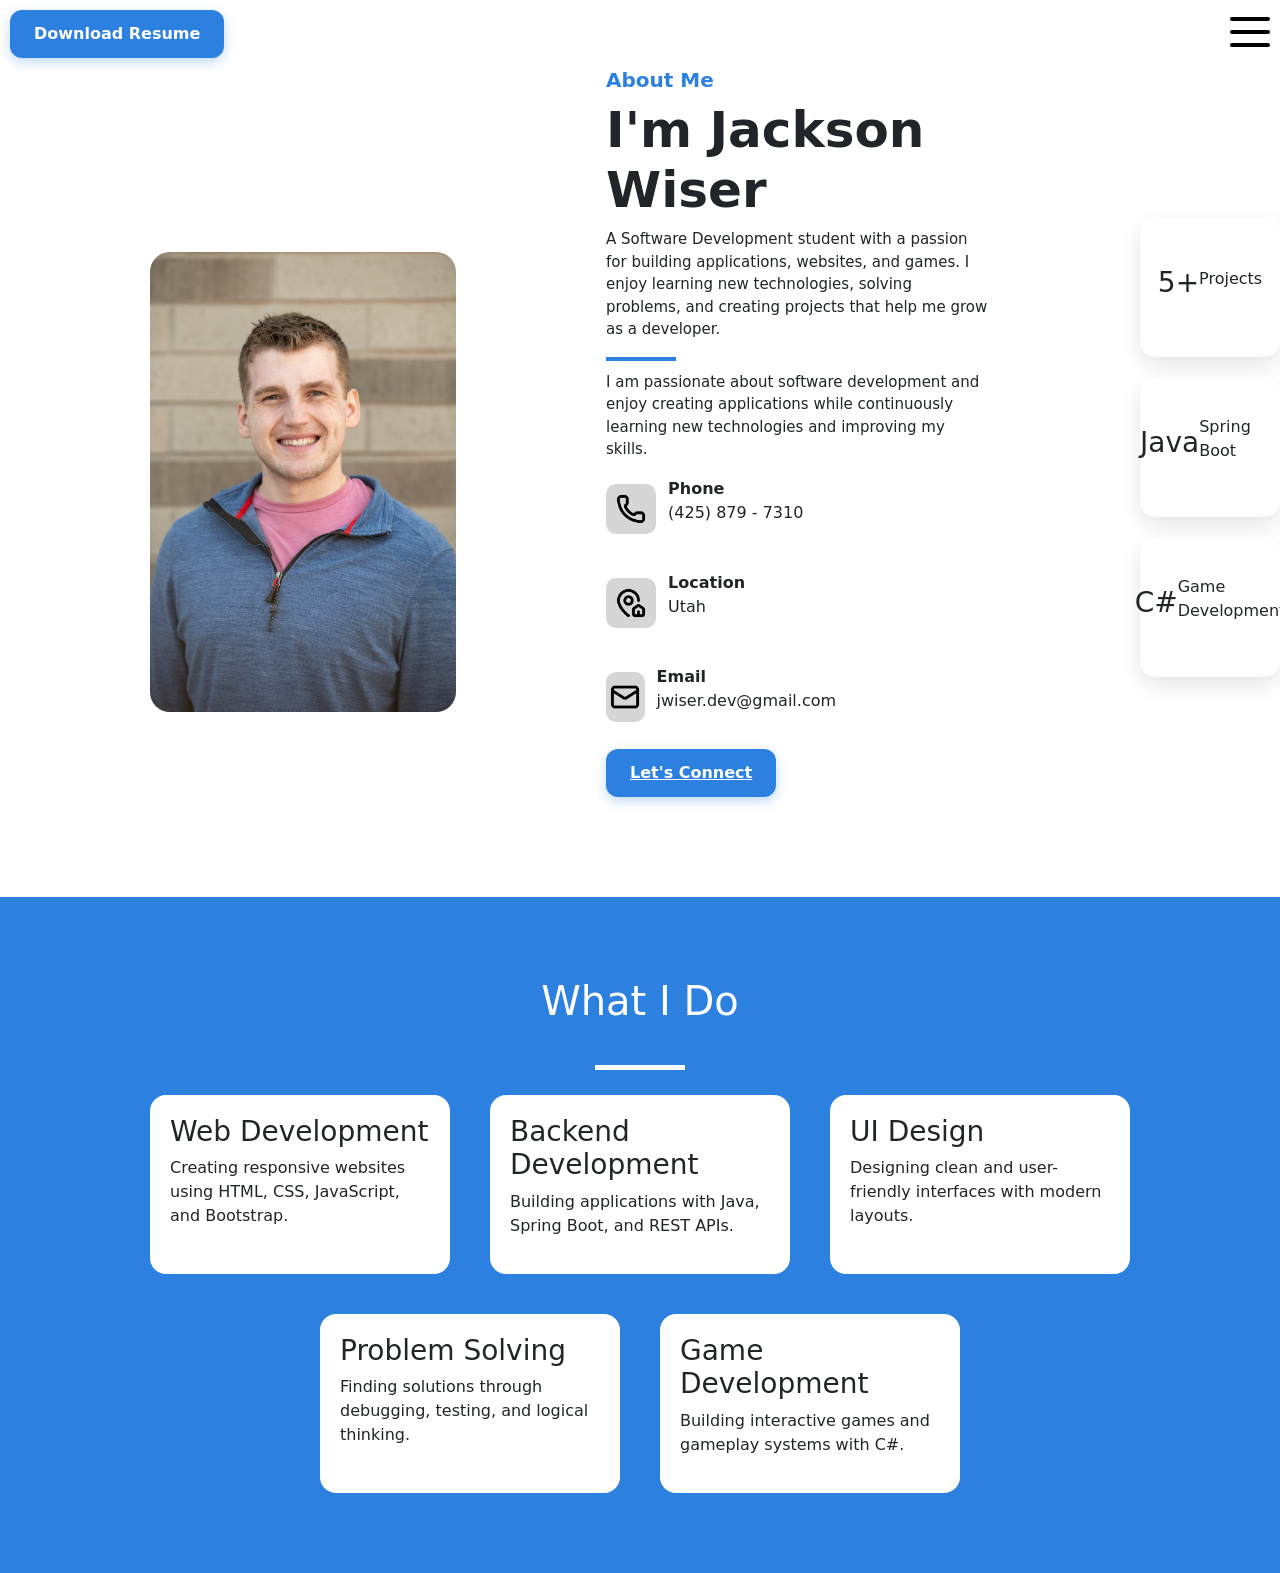
==== about-page.html @ 8818ac75 "Fixed css paths" ====
<!DOCTYPE html>
<html lang="en">

<head>
    <meta charset="UTF-8">
    <meta name="viewport" content="width=device-width, initial-scale=1.0">
    <title>About</title>

    <!-- Bootstrap CSS -->
    <link href="https://cdn.jsdelivr.net/npm/bootstrap@5.3.3/dist/css/bootstrap.min.css" rel="stylesheet">

    <!-- Custom CSS -->
    <link rel="stylesheet" href="AboutPageCSS/body-content.css">
    <link rel="stylesheet" href="AboutPageCSS/bars.css">
    <link rel="stylesheet" href="AboutPageCSS/buttons.css">
    <link rel="stylesheet" href="AboutPageCSS/images.css">
    <link rel="stylesheet" href="AboutPageCSS/bars-responsive.css">
    <link rel="stylesheet" href="AboutPageCSS/images-responsive.css">
    <link rel="stylesheet" href="AboutPageCSS/body-content-responsive.css">
</head>

<body>

    <!-- Top Navigation Bar -->
    <div class="top-bar-nav">
        <button class="download-resume">Download Resume</button>

        <label for="burger" class="burger">
            <input id="burger" type="checkbox">
            <span></span>
            <span></span>
            <span></span>
        </label>
    </div>

    <!-- Mobile Navigation Menu -->
    <div class="mobile-menu">
        <a href="home-page.html">Home</a>
        <a href="about-page.html">About</a>
        <a href="#">Projects</a>
        <a href="contact-page.html">Contact</a>
    </div>

    <!-- About Me Section -->
    <div class="text-and-image-container">

        <!-- Profile Image -->
        <img src="images/SelfImage (2).jpeg" class="self-image">

        <!-- About Text Content -->
        <div class="text-content">

            <h1 style="font-size: 20px; font-weight: bold; color: rgb(44, 128, 224)">
                About Me
            </h1>

            <h2 style="font-size: 50px; font-weight: bold;">
                I'm Jackson Wiser
            </h2>

            <p class="self-description-one">
                A Software Development student with a passion for building
                applications, websites, and games. I enjoy learning new
                technologies, solving problems, and creating projects that
                help me grow as a developer.
            </p>

            <div class="underline"></div>

            <p style="margin-top: 10px;" class="self-description-two">
                I am passionate about software development and enjoy creating
                applications while continuously learning new technologies and
                improving my skills.
            </p>

            <!-- Contact Info Blocks -->
            <div class="block-container">

                <div class="block-one-container">
                    <div class="block">
                        <img src="images/phoneicon.png" class="icons">
                    </div>

                    <div class="text-container">
                        <p><b>Phone</b><br>(425) 879 - 7310</p>
                    </div>
                </div>

                <div class="block-one-container">
                    <div class="block">
                        <img src="images/map.png" class="icons">
                    </div>

                    <div class="text-container">
                        <p><b>Location</b><br>Utah</p>
                    </div>
                </div>

                <div class="block-one-container">
                    <div class="block">
                        <img src="images/mail.png" class="icons">
                    </div>

                    <div class="text-container">
                        <p><b>Email</b><br>jwiser.dev@gmail.com</p>
                    </div>
                </div>

            </div>

            <a href="connect.html" class="btn-connect">Let's Connect</a>

        </div>

        <!-- Stats Section -->
        <div class="stats-container">

            <div class="stat-card">
                <h3>5+</h3>
                <p>Projects</p>
            </div>

            <div class="stat-card">
                <h3>Java</h3>
                <p>Spring Boot</p>
            </div>

            <div class="stat-card">
                <h3>C#</h3>
                <p>Game Development</p>
            </div>

        </div>

    </div>

    <!-- What I Do Section -->
    <section class="sub-header">

        <h1 class="what-i-do-tag">What I Do</h1>

        <div class="center-line">
            <div class="line"></div>
        </div>

        <div class="skills-container">

            <div class="skill-card">
                <h3>Web Development</h3>
                <p>Creating responsive websites using HTML, CSS, JavaScript, and Bootstrap.</p>
            </div>

            <div class="skill-card">
                <h3>Backend Development</h3>
                <p>Building applications with Java, Spring Boot, and REST APIs.</p>
            </div>

            <div class="skill-card">
                <h3>UI Design</h3>
                <p>Designing clean and user-friendly interfaces with modern layouts.</p>
            </div>

            <div class="skill-card">
                <h3>Problem Solving</h3>
                <p>Finding solutions through debugging, testing, and logical thinking.</p>
            </div>

            <div class="skill-card">
                <h3>Game Development</h3>
                <p>Building interactive games and gameplay systems with C#.</p>
            </div>

        </div>

    </section>

    <!-- Hamburger Menu Script -->
    <script>
        const burger = document.getElementById("burger");
        const mobileMenu = document.querySelector(".mobile-menu");

        burger.addEventListener("change", () => {
            mobileMenu.classList.toggle("active");
        });
    </script>

</body>

</html>
---- AboutPageCSS/body-content.css ----
/* Self image */


.underline{
    width: 70px;
    background-color: rgb(44, 128, 224);
    height: 4px;
}

.block-container{
    gap: 40px;
    display: flex;
}
.block{
    width: 50px;
    border-radius: 10px;
    display: flex;
    justify-content: center;
    align-items: center;
    height: 50px;
    background-color: rgb(214, 214, 214);
}
.block-one-container{
    display: flex;
    gap: 10px;
}
/* Line under the "What I Do" text */
.line{
    width: 90px;
    height: 5px;
    background-color: white;
    margin-bottom: 25px;
}

/* Center the line */
.center-line{
    display: flex;
    justify-content: center;
}
.stats-container {
    display: flex;
    flex-direction: column;
    align-items: flex-end;
    gap: 40px;
    padding-right: 20px;;
}
.stat-card {
    width: 170px;
    height: 170px;
   
    background-color: white;
    border-radius: 16px;

    display: flex;
    
    justify-content: center;
    align-items: center;

    box-shadow: 0 8px 20px rgba(0,0,0,0.1);
}
.self-description-one, .self-description-two{
    font-size: 20px;
}
---- AboutPageCSS/bars.css ----
/* Container */
.sub-header {
    width: 100%;
    background-color: rgb(44, 128, 224);
    padding: 80px 20px;
    margin-top: 100px;
}
/* Header displayed on the footer */
.what-i-do-tag {
    text-align: center;
    color: white;
    margin-bottom: 40px;
}
/* Container to hold the skills */
.skills-container {
    display: flex;
    justify-content: center;
    gap: 40px;
    flex-wrap: wrap;
}
/* Each skill card */
.skill-card {
    background: white;
    padding: 20px;
    border-radius: 16px;
    width: 300px;
}
---- AboutPageCSS/buttons.css ----
.burger {
    position: relative;
    width: 40px;
    height: 30px;
    background: transparent;
    cursor: pointer;
    display: block;
    margin-left: auto;
    margin-top: 7px;
  
}

.burger input {
    display: none;
}

.burger span {
    position: absolute;
    width: 100%;
    height: 4px;
    background: rgb(0, 0, 0);
    border-radius: 999px;
    left: 0;
    transition: all 0.3s ease;
}

/* TOP LINE */
.burger span:nth-of-type(1) {
    top: 0;
}

/* MIDDLE LINE */
.burger span:nth-of-type(2) {
    top: 50%;
    transform: translateY(-50%);
}

/* BOTTOM LINE */
.burger span:nth-of-type(3) {
    bottom: 0;
}

/* ANIMATION */

.burger input:checked ~ span:nth-of-type(1) {
    top: 50%;
    transform: translateY(-50%) rotate(45deg);
}

.burger input:checked ~ span:nth-of-type(2) {
    opacity: 0;
}

.burger input:checked ~ span:nth-of-type(3) {
    bottom: 50%;
    transform: translateY(50%) rotate(-45deg);
}
.mobile-menu {
    position: absolute;
    top: 80px;
    right: 20px;

    background-color: white;
    padding: 20px;

    border-radius: 15px;
    box-shadow: 0 8px 24px rgba(0,0,0,0.2);

    display: flex;
    flex-direction: column;
    gap: 15px;

    opacity: 0;
    visibility: hidden;
    transform: translateY(-10px);

    transition:
        opacity 0.3s ease,
        transform 0.3s ease,
        visibility 0.3s ease;

    z-index: 9999;
}

.mobile-menu a {
    text-decoration: none;
    color: black;
    font-weight: bold;
    transition: all ease 0.2s;
}

.mobile-menu.active {
    opacity: 1;
    visibility: visible;
    transform: translateY(0);
}
.mobile-menu a:hover{
    color: rgb(71, 71, 71);
    scale: 1.1;
}
.top-bar-nav{
    display: flex;
    align-items: flex-start;
    padding: 10px;
    
}
.download-resume {
    background: rgb(44, 128, 224);
    color: white;

    border: none;
    border-radius: 12px;

    padding: 12px 24px;

    font-size: 1rem;
    font-weight: 600;

    cursor: pointer;

    transition: all 0.3s ease;

    box-shadow: 0 4px 12px rgba(44, 128, 224, 0.3);
}
.download-resume:hover {
    transform: translateY(-3px);
    box-shadow: 0 8px 20px rgba(44, 128, 224, 0.4);
}

.download-resume:active {
    transform: translateY(0);
}
.btn-connect{
    background: rgb(44, 128, 224);
    color: white;

    border: none;
    border-radius: 12px;

    padding: 12px 24px;

    font-size: 1rem;
    font-weight: 600;

    cursor: pointer;

    transition: all 0.3s ease;

    box-shadow: 0 4px 12px rgba(44, 128, 224, 0.3);
}
.btn-connect:hover{
    transform: translateY(-3px);
    box-shadow: 0 8px 20px rgba(44, 128, 224, 0.4);
}
.btn-connect:active{
    transform: translateY(0);
}
---- AboutPageCSS/images.css ----
.icons{
    width: 30px;
    height: 30px;
}
.self-image{
    object-fit: cover;
    width: 400px;
    height: 460px;
    margin-left: 150px;
    margin-top: 100px;
    border-radius: 20px;
}
.text-and-image-container{
    display: flex;
    align-items: center;
    gap: 150px;
   
}
---- AboutPageCSS/bars-responsive.css ----
@media (max-width: 768px) {
    .sub-header {
        margin-top: 50px;
        padding: 60px 20px;
  
    }

    .skill-card {
        width: 100%;
        max-width: 320px;
    }
}
---- AboutPageCSS/images-responsive.css ----
@media (max-width: 768px) {

    .text-and-image-container {
        flex-direction: column;
        gap: 40px;
        text-align: center;
    }

    .self-image {
        width: 90%;
        max-width: 300px;
        height: auto;

        margin-left: 0;
        margin-top: 40px;
    }

}
---- AboutPageCSS/body-content-responsive.css ----
/* MacBook / smaller laptops */
@media (max-width: 1450px) {


    .block-container {
        flex-direction: column;
        align-items: left;
        gap: 30px;
    }

    .block-one-container {
        align-items: center;
        justify-content: flex-start;
        gap: 12px;
        width: 230px;
    }

    .stats-container {
        flex-direction: row;
        justify-content: center;
        align-items: center;
        flex-wrap: wrap;
        padding-right: 0;
        gap: 20px;
        margin-top: 30px;
    }

    .stat-card {
        width: 140px;
        height: 140px;
    }

    .self-description-one,
    .self-description-two {
        font-size: 15px;
    }
    .btn-connect {
        display: inline-block;
        margin-top: 20px;

}
}

/* Phones */
@media (max-width: 480px) {
    .stat-card {
        width: 120px;
        height: 120px;
    }

    .block-container {
        gap: 15px;
    }

    .block {
        width: 45px;
        height: 45px;
    }
}
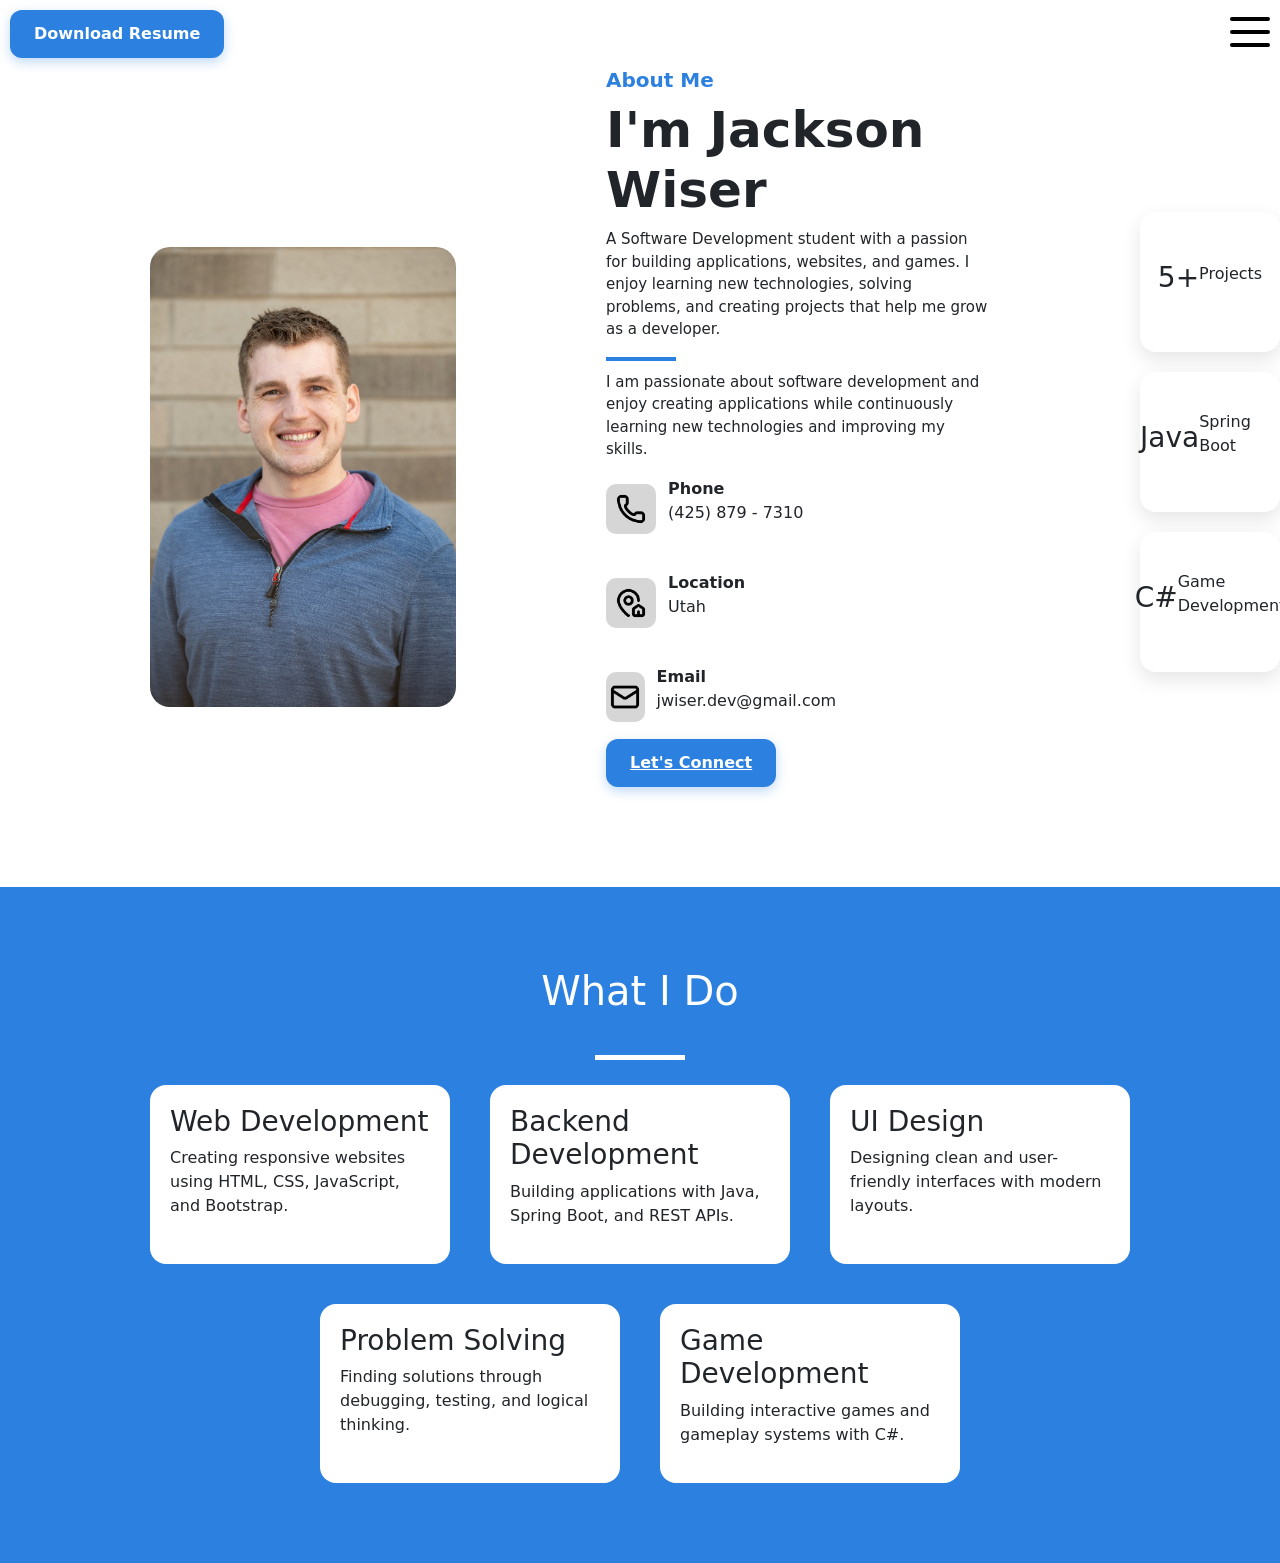
==== commit 536a2c5e: "Pollished" ====
--- a/about-page.html
+++ b/about-page.html
@@ -17,6 +17,7 @@
     <link rel="stylesheet" href="AboutPageCSS/bars-responsive.css">
     <link rel="stylesheet" href="AboutPageCSS/images-responsive.css">
     <link rel="stylesheet" href="AboutPageCSS/body-content-responsive.css">
+    <link rel="stylesheet" href="AboutPageCSS/buttons-responsive.css">
 </head>
 
 <body>
@@ -35,7 +36,7 @@
 
     <!-- Mobile Navigation Menu -->
     <div class="mobile-menu">
-        <a href="home-page.html">Home</a>
+        <a href="index.html">Home</a>
         <a href="about-page.html">About</a>
         <a href="#">Projects</a>
         <a href="contact-page.html">Contact</a>
@@ -65,7 +66,9 @@
                 help me grow as a developer.
             </p>
 
+        <div class="underline-container">
             <div class="underline"></div>
+        </div>
 
             <p style="margin-top: 10px;" class="self-description-two">
                 I am passionate about software development and enjoy creating
@@ -107,8 +110,10 @@
                 </div>
 
             </div>
-
+            <!--CONTAINER for responsive-->
+        <div class="btn-connect-container">
             <a href="connect.html" class="btn-connect">Let's Connect</a>
+        </div>
 
         </div>
 
--- a/AboutPageCSS/buttons.css
+++ b/AboutPageCSS/buttons.css
@@ -137,6 +137,7 @@
     border: none;
     border-radius: 12px;
 
+    margin-top: 10px;
     padding: 12px 24px;
 
     font-size: 1rem;
@@ -148,6 +149,10 @@
 
     box-shadow: 0 4px 12px rgba(44, 128, 224, 0.3);
 }
+
+.btn-connect-container{
+    display: flex;
+}
 .btn-connect:hover{
     transform: translateY(-3px);
     box-shadow: 0 8px 20px rgba(44, 128, 224, 0.4);
--- a/AboutPageCSS/body-content-responsive.css
+++ b/AboutPageCSS/body-content-responsive.css
@@ -34,15 +34,14 @@
     .self-description-two {
         font-size: 15px;
     }
-    .btn-connect {
-        display: inline-block;
-        margin-top: 20px;
 
 }
-}
+
+
+
 
 /* Phones */
-@media (max-width: 480px) {
+@media (max-width: 768px) {
     .stat-card {
         width: 120px;
         height: 120px;
@@ -50,10 +49,24 @@
 
     .block-container {
         gap: 15px;
+        padding-left: 10px;
     }
 
     .block {
         width: 45px;
         height: 45px;
     }
+            .btn-connect {
+        display: inline-block;
+        margin-top: 20px;
+
+}
+    .underline-container{
+        display: flex;
+        justify-content: center;
+    }
+    .btn-connect-container{
+        display: flex;
+        justify-content: center;
+    }
 }
--- a/AboutPageCSS/buttons-responsive.css
+++ b/AboutPageCSS/buttons-responsive.css
@@ -0,0 +1,46 @@
+@media(max-width: 1450px){
+    .btn-connect{
+        margin-top: 10px;
+    }
+    .btn-connect-container{
+        display: flex;
+    }
+}
+
+
+@media (max-width: 768px) {
+    .burger {
+        width: 35px;
+        height: 26px;
+        margin-top: 25px;
+    }
+
+    .resume-btn,
+    .projects-btn {
+        width: 160px;
+        height: 45px;
+        font-size: 14px;
+        margin: 0 auto;
+        display: block;
+    }
+}
+
+@media (max-width: 768px) {
+    .burger {
+        width: 32px;
+        height: 24px;
+    }
+
+    .resume-btn,
+    .projects-btn {
+        width: 100%;
+        max-width: 220px;
+        height: 44px;
+        font-size: 14px;
+    }
+
+    .resume-btn:hover,
+    .projects-btn:hover {
+        transform: scale(1.03);
+    }
+}
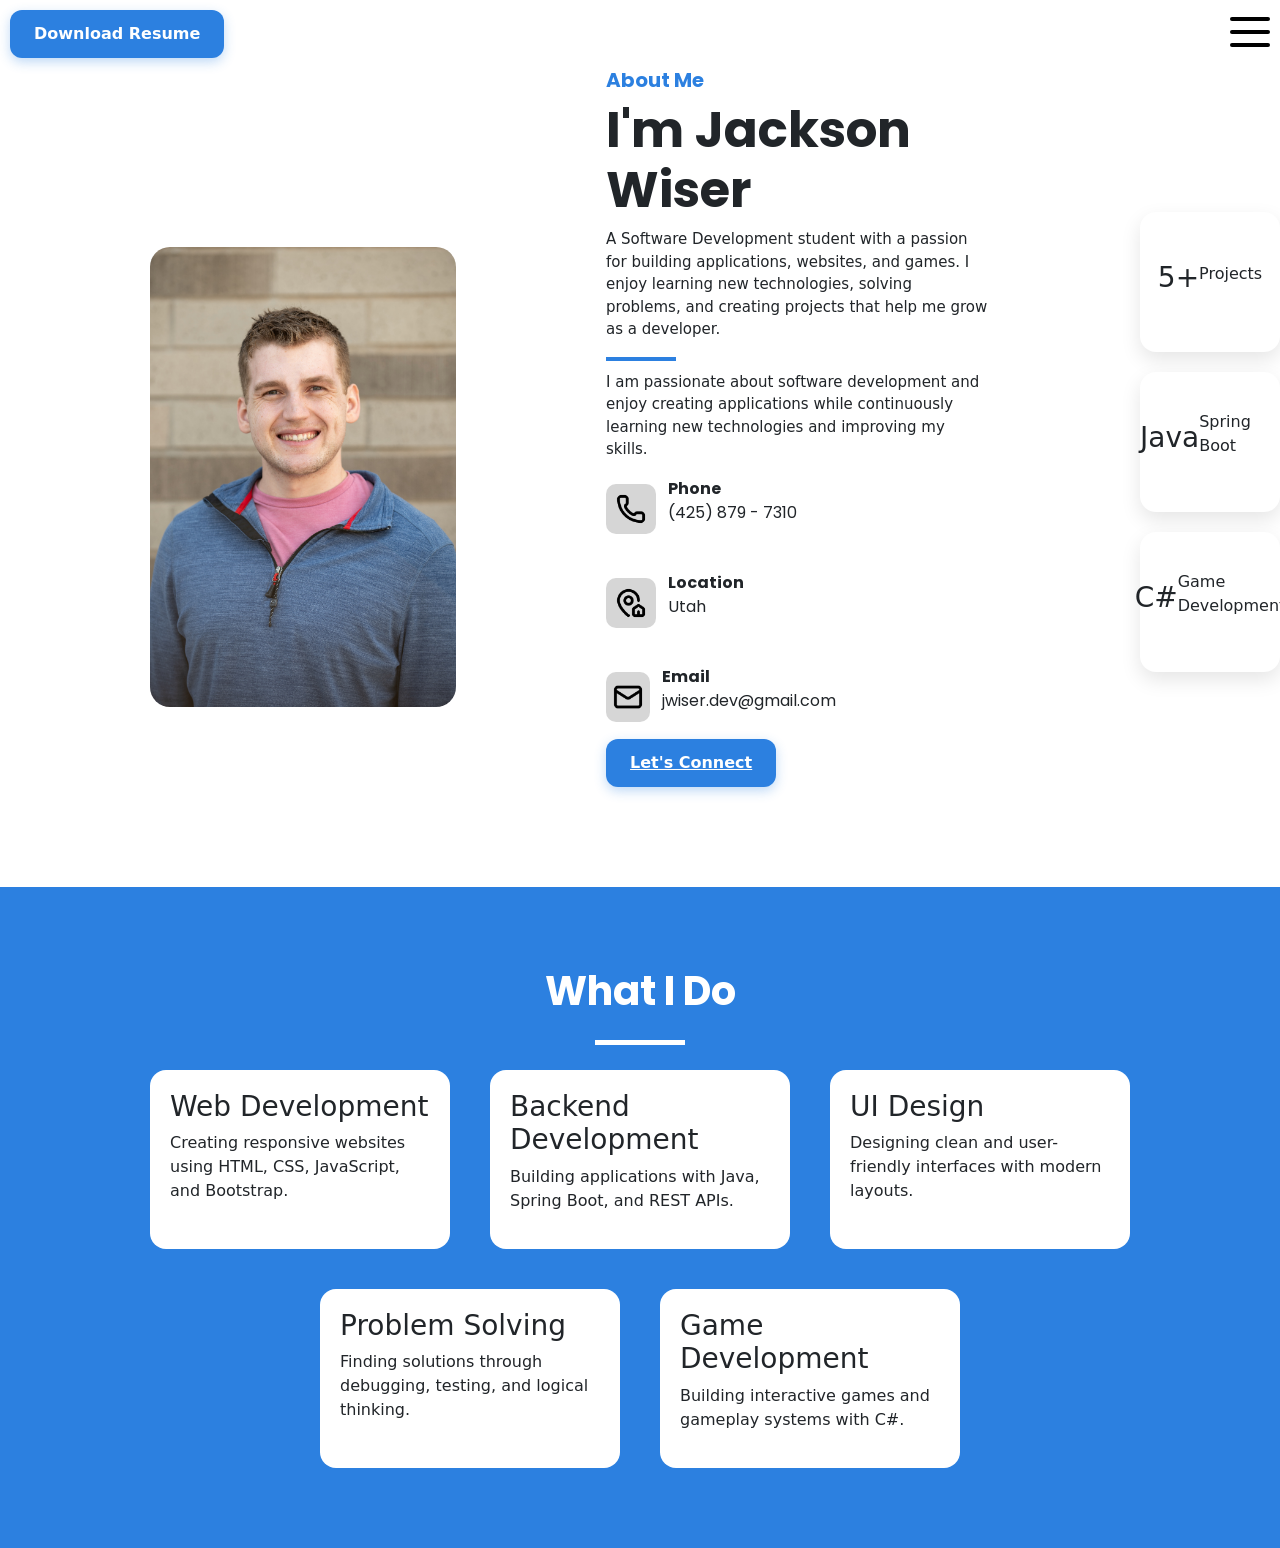
==== commit 0b5efb62: "Pollished a few pages" ====
--- a/about-page.html
+++ b/about-page.html
@@ -8,6 +8,10 @@
 
     <!-- Bootstrap CSS -->
     <link href="https://cdn.jsdelivr.net/npm/bootstrap@5.3.3/dist/css/bootstrap.min.css" rel="stylesheet">
+
+            <!--Linke to fonts-->
+    <link rel="preconnect" href="https://fonts.googleapis.com">
+    <link href="https://fonts.googleapis.com/css2?family=Poppins:wght@300;400;500;600;700&display=swap" rel="stylesheet">
 
     <!-- Custom CSS -->
     <link rel="stylesheet" href="AboutPageCSS/body-content.css">
@@ -51,11 +55,11 @@
         <!-- About Text Content -->
         <div class="text-content">
 
-            <h1 style="font-size: 20px; font-weight: bold; color: rgb(44, 128, 224)">
+            <h1 style="font-size: 20px; font-weight: bold; color: rgb(44, 128, 224); font-family: 'Poppins', sans-serif;">
                 About Me
             </h1>
 
-            <h2 style="font-size: 50px; font-weight: bold;">
+            <h2 style="font-size: 50px; font-weight: bold; font-family: 'Poppins', sans-serif;">
                 I'm Jackson Wiser
             </h2>
 
@@ -85,7 +89,7 @@
                     </div>
 
                     <div class="text-container">
-                        <p><b>Phone</b><br>(425) 879 - 7310</p>
+                        <p style="font-family: 'Poppins', sans-serif;"><b>Phone</b><br>(425) 879 - 7310</p>
                     </div>
                 </div>
 
@@ -95,7 +99,7 @@
                     </div>
 
                     <div class="text-container">
-                        <p><b>Location</b><br>Utah</p>
+                        <p style="font-family: 'Poppins', sans-serif;"><b>Location</b><br>Utah</p>
                     </div>
                 </div>
 
@@ -105,7 +109,7 @@
                     </div>
 
                     <div class="text-container">
-                        <p><b>Email</b><br>jwiser.dev@gmail.com</p>
+                        <p style="font-family: 'Poppins', sans-serif;"><b>Email</b><br>jwiser.dev@gmail.com</p>
                     </div>
                 </div>
 
--- a/AboutPageCSS/body-content.css
+++ b/AboutPageCSS/body-content.css
@@ -1,5 +1,7 @@
 /* Self image */
-
+body{
+    
+}
 
 .underline{
     width: 70px;
--- a/AboutPageCSS/bars.css
+++ b/AboutPageCSS/bars.css
@@ -9,7 +9,10 @@
 .what-i-do-tag {
     text-align: center;
     color: white;
-    margin-bottom: 40px;
+    font-family: 'Poppins', sans-serif;
+    margin-bottom: 25px;
+    font-weight: bold;
+    
 }
 /* Container to hold the skills */
 .skills-container {
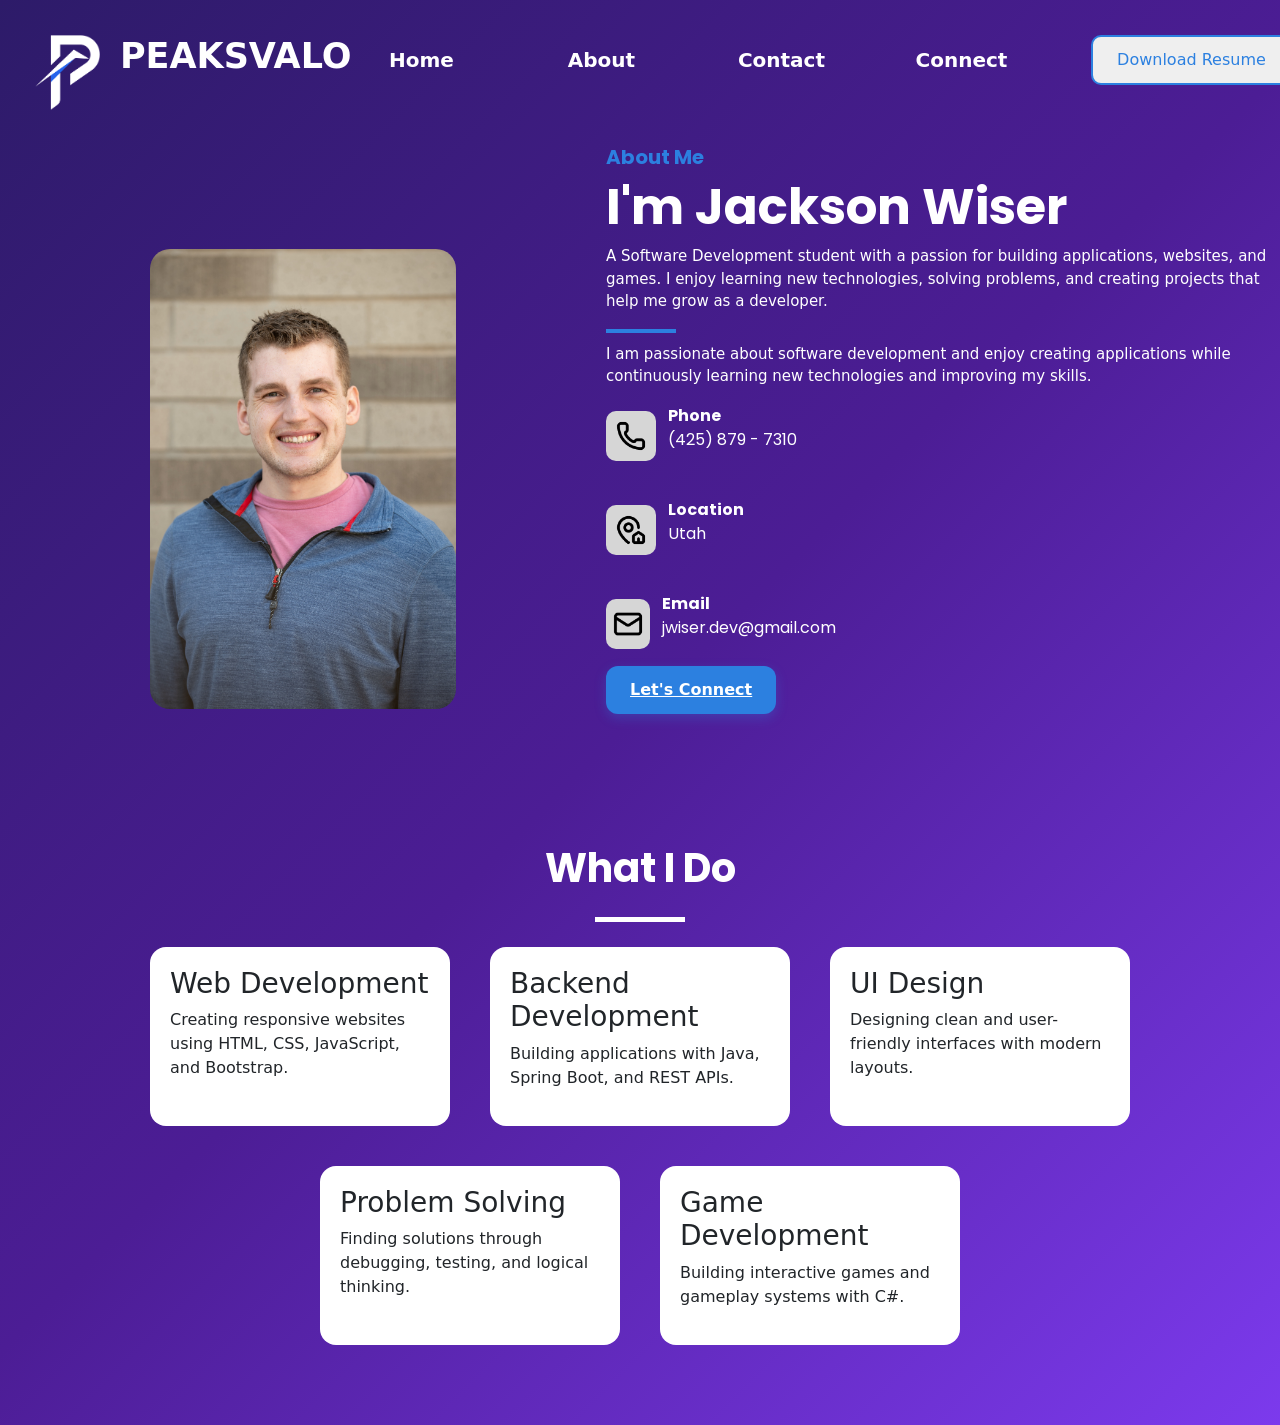
==== commit 2554f330: "Changed things" ====
--- a/about-page.html
+++ b/about-page.html
@@ -9,7 +9,7 @@
     <!-- Bootstrap CSS -->
     <link href="https://cdn.jsdelivr.net/npm/bootstrap@5.3.3/dist/css/bootstrap.min.css" rel="stylesheet">
 
-            <!--Linke to fonts-->
+            <!--Link to fonts-->
     <link rel="preconnect" href="https://fonts.googleapis.com">
     <link href="https://fonts.googleapis.com/css2?family=Poppins:wght@300;400;500;600;700&display=swap" rel="stylesheet">
 
@@ -22,29 +22,55 @@
     <link rel="stylesheet" href="AboutPageCSS/images-responsive.css">
     <link rel="stylesheet" href="AboutPageCSS/body-content-responsive.css">
     <link rel="stylesheet" href="AboutPageCSS/buttons-responsive.css">
+    <link rel="stylesheet" href="AboutPageCSS/mobile-btn.css">
 </head>
 
 <body>
 
-    <!-- Top Navigation Bar -->
-    <div class="top-bar-nav">
-        <button class="download-resume">Download Resume</button>
-
-        <label for="burger" class="burger">
-            <input id="burger" type="checkbox">
-            <span></span>
-            <span></span>
-            <span></span>
-        </label>
-    </div>
-
-    <!-- Mobile Navigation Menu -->
+                <!--Container to hold logo and name-->
+    <div class="logo-name-container">
+        <img src="images/PV logo.png" class="PV-logo">
+        <h1 class="peaks-label">PEAKSVALO</h1>
+
+
+
+            <!-- ==== Container for all nav button ==== -->
+    <div class="nav-button-container">
+        <a href="index.html" class="home-btn">Home</a>
+        <a href="about-page.html" class="about-btn">About</a>
+        <a href="contact-page.html" class="contact-btn">Contact</a>
+        <a href="connect.html" class="connect-btn">Connect</a>
+        <button class="download-resume-btn">Download Resume</button>
+    
+    </div>
+    <button class="hamburger-btn" id="hamburger-btn">
+    <span class="icon">
+        <svg viewBox="0 0 175 80" width="40" height="40">
+            <rect width="80" height="15" fill="#f0f0f0" rx="10"></rect>
+            <rect y="30" width="80" height="15" fill="#f0f0f0" rx="10"></rect>
+            <rect y="60" width="80" height="15" fill="#f0f0f0" rx="10"></rect>
+        </svg>
+    </span>
+    <span class="text">MENU</span>
+</button>
+
+    <!-- Mobile Menu -->
     <div class="mobile-menu">
         <a href="index.html">Home</a>
         <a href="about-page.html">About</a>
-        <a href="#">Projects</a>
         <a href="contact-page.html">Contact</a>
-    </div>
+        <a href="connect.html">Connect</a>
+    </div>
+
+
+
+    </div>
+
+
+
+
+ 
+
 
     <!-- About Me Section -->
     <div class="text-and-image-container">
@@ -59,11 +85,11 @@
                 About Me
             </h1>
 
-            <h2 style="font-size: 50px; font-weight: bold; font-family: 'Poppins', sans-serif;">
+            <h2 style="font-size: 50px; font-weight: bold; font-family: 'Poppins', sans-serif; color: white">
                 I'm Jackson Wiser
             </h2>
 
-            <p class="self-description-one">
+            <p class="self-description-one" style="color: white">
                 A Software Development student with a passion for building
                 applications, websites, and games. I enjoy learning new
                 technologies, solving problems, and creating projects that
@@ -74,7 +100,7 @@
             <div class="underline"></div>
         </div>
 
-            <p style="margin-top: 10px;" class="self-description-two">
+            <p style="margin-top: 10px; color: white" class="self-description-two">
                 I am passionate about software development and enjoy creating
                 applications while continuously learning new technologies and
                 improving my skills.
@@ -89,7 +115,7 @@
                     </div>
 
                     <div class="text-container">
-                        <p style="font-family: 'Poppins', sans-serif;"><b>Phone</b><br>(425) 879 - 7310</p>
+                        <p style="font-family: 'Poppins', sans-serif; color: white"><b>Phone</b><br>(425) 879 - 7310</p>
                     </div>
                 </div>
 
@@ -99,7 +125,7 @@
                     </div>
 
                     <div class="text-container">
-                        <p style="font-family: 'Poppins', sans-serif;"><b>Location</b><br>Utah</p>
+                        <p style="font-family: 'Poppins', sans-serif; color: white"><b>Location</b><br>Utah</p>
                     </div>
                 </div>
 
@@ -109,7 +135,7 @@
                     </div>
 
                     <div class="text-container">
-                        <p style="font-family: 'Poppins', sans-serif;"><b>Email</b><br>jwiser.dev@gmail.com</p>
+                        <p style="font-family: 'Poppins', sans-serif; color: white"><b>Email</b><br>jwiser.dev@gmail.com</p>
                     </div>
                 </div>
 
@@ -121,30 +147,10 @@
 
         </div>
 
-        <!-- Stats Section -->
-        <div class="stats-container">
-
-            <div class="stat-card">
-                <h3>5+</h3>
-                <p>Projects</p>
-            </div>
-
-            <div class="stat-card">
-                <h3>Java</h3>
-                <p>Spring Boot</p>
-            </div>
-
-            <div class="stat-card">
-                <h3>C#</h3>
-                <p>Game Development</p>
-            </div>
-
-        </div>
-
     </div>
 
     <!-- What I Do Section -->
-    <section class="sub-header">
+    <section class="footer">
 
         <h1 class="what-i-do-tag">What I Do</h1>
 
@@ -185,12 +191,13 @@
 
     <!-- Hamburger Menu Script -->
     <script>
-        const burger = document.getElementById("burger");
-        const mobileMenu = document.querySelector(".mobile-menu");
-
-        burger.addEventListener("change", () => {
-            mobileMenu.classList.toggle("active");
-        });
+const burger = document.getElementById("hamburger-btn");
+const mobileMenu = document.querySelector(".mobile-menu");
+
+burger.addEventListener("click", () => {
+    console.log("clicked");
+    mobileMenu.classList.toggle("active");
+});
     </script>
 
 </body>
--- a/AboutPageCSS/body-content.css
+++ b/AboutPageCSS/body-content.css
@@ -1,7 +1,16 @@
-/* Self image */
-body{
-    
+body {
+    margin: 0;
+    min-height: 100vh;
+
+    background: linear-gradient(
+        135deg,
+    #2d1b69,
+    #4c1d95,
+    #7c3aed
+);
 }
+
+
 
 .underline{
     width: 70px;
@@ -12,6 +21,7 @@
 .block-container{
     gap: 40px;
     display: flex;
+   
 }
 .block{
     width: 50px;
@@ -39,27 +49,7 @@
     display: flex;
     justify-content: center;
 }
-.stats-container {
-    display: flex;
-    flex-direction: column;
-    align-items: flex-end;
-    gap: 40px;
-    padding-right: 20px;;
-}
-.stat-card {
-    width: 170px;
-    height: 170px;
-   
-    background-color: white;
-    border-radius: 16px;
 
-    display: flex;
-    
-    justify-content: center;
-    align-items: center;
-
-    box-shadow: 0 8px 20px rgba(0,0,0,0.1);
-}
 .self-description-one, .self-description-two{
     font-size: 20px;
 }
--- a/AboutPageCSS/bars.css
+++ b/AboutPageCSS/bars.css
@@ -1,9 +1,9 @@
 /* Container */
-.sub-header {
+.footer {
     width: 100%;
-    background-color: rgb(44, 128, 224);
+    background-color: none;
     padding: 80px 20px;
-    margin-top: 100px;
+    margin-top: 50px;
 }
 /* Header displayed on the footer */
 .what-i-do-tag {
@@ -28,3 +28,25 @@
     border-radius: 16px;
     width: 300px;
 }
+
+/* Container to hold personal logo and name */
+.peaks-label{
+    color: rgb(255, 255, 255);
+    font-size: 35px;
+    font-weight: bold;
+}
+.PV-logo{
+    width: 75px;
+    height: 75px;
+  
+    
+}
+.logo-name-container{
+    display: flex;
+    flex-direction: row;
+    gap: 20px;
+    padding: 35px;
+    
+}
+
+
--- a/AboutPageCSS/buttons.css
+++ b/AboutPageCSS/buttons.css
@@ -1,109 +1,4 @@
-.burger {
-    position: relative;
-    width: 40px;
-    height: 30px;
-    background: transparent;
-    cursor: pointer;
-    display: block;
-    margin-left: auto;
-    margin-top: 7px;
-  
-}
 
-.burger input {
-    display: none;
-}
-
-.burger span {
-    position: absolute;
-    width: 100%;
-    height: 4px;
-    background: rgb(0, 0, 0);
-    border-radius: 999px;
-    left: 0;
-    transition: all 0.3s ease;
-}
-
-/* TOP LINE */
-.burger span:nth-of-type(1) {
-    top: 0;
-}
-
-/* MIDDLE LINE */
-.burger span:nth-of-type(2) {
-    top: 50%;
-    transform: translateY(-50%);
-}
-
-/* BOTTOM LINE */
-.burger span:nth-of-type(3) {
-    bottom: 0;
-}
-
-/* ANIMATION */
-
-.burger input:checked ~ span:nth-of-type(1) {
-    top: 50%;
-    transform: translateY(-50%) rotate(45deg);
-}
-
-.burger input:checked ~ span:nth-of-type(2) {
-    opacity: 0;
-}
-
-.burger input:checked ~ span:nth-of-type(3) {
-    bottom: 50%;
-    transform: translateY(50%) rotate(-45deg);
-}
-.mobile-menu {
-    position: absolute;
-    top: 80px;
-    right: 20px;
-
-    background-color: white;
-    padding: 20px;
-
-    border-radius: 15px;
-    box-shadow: 0 8px 24px rgba(0,0,0,0.2);
-
-    display: flex;
-    flex-direction: column;
-    gap: 15px;
-
-    opacity: 0;
-    visibility: hidden;
-    transform: translateY(-10px);
-
-    transition:
-        opacity 0.3s ease,
-        transform 0.3s ease,
-        visibility 0.3s ease;
-
-    z-index: 9999;
-}
-
-.mobile-menu a {
-    text-decoration: none;
-    color: black;
-    font-weight: bold;
-    transition: all ease 0.2s;
-}
-
-.mobile-menu.active {
-    opacity: 1;
-    visibility: visible;
-    transform: translateY(0);
-}
-.mobile-menu a:hover{
-    color: rgb(71, 71, 71);
-    scale: 1.1;
-}
-.top-bar-nav{
-    display: flex;
-    align-items: flex-start;
-    padding: 10px;
-    
-}
 .download-resume {
     background: rgb(44, 128, 224);
     color: white;
@@ -159,4 +54,86 @@
 }
 .btn-connect:active{
     transform: translateY(0);
+}
+
+
+/* Container for all nav buttons */
+.nav-button-container{
+    display: flex;
+    margin-left: auto;
+    gap: 80px;
+    padding-right: 300px;
+   
+}
+.about-btn, .connect-btn, .contact-btn, .home-btn{
+    font-size: 20px;
+    font-weight: bold;
+    background-color: none;
+    width: 100px;
+    height: 50px;
+    line-height: 50px;
+    text-align: center;
+    color: rgb(255, 255, 255);
+    text-decoration: none;
+}
+.download-resume-btn{
+    width: 200px;
+    height: 50px;
+    border-radius: 10px;
+    border: 2px solid rgb(44, 128, 224);
+    color: rgb(44, 128, 224);
+    transition: transform 0.4s ease, background-color 0.4s ease;
+}
+.download-resume-btn:hover{
+    transform: scale(1.1);
+    background-color: rgb(44, 128, 224);
+    color: white;
+    box-shadow: 0 2px 10px 2px rgba(0, 0, 0, 0.5); 
+}
+
+
+/* MOBILE menu styling */
+.mobile-menu{
+    position: absolute;
+    top: 90px;
+    right: 20px;
+
+    min-width: 220px;
+
+    background: rgba(255,255,255,0.12);
+    backdrop-filter: blur(20px);
+
+    border: 1px solid rgba(255,255,255,0.2);
+    border-radius: 16px;
+
+    padding: 15px;
+
+    display: flex;
+    flex-direction: column;
+    gap: 8px;
+
+    opacity: 0;
+    visibility: hidden;
+    transform: translateY(-15px);
+
+    box-shadow: 0 10px 30px rgba(0,0,0,0.25);
+
+    transition: all 0.3s ease;
+}
+/* TEXT styles within the form */
+.mobile-menu a{
+    font-weight: bold;
+    color: rgb(0, 0, 0);
+    text-decoration: none;
+    display: block;
+}
+.mobile-menu a:hover{
+    transform: translateX(5px);
+    color: rgb(44, 128, 224);
+}
+
+.mobile-menu.active{
+    opacity: 1;
+    visibility: visible;
+    transform: translateY(0);
 }
--- a/AboutPageCSS/buttons-responsive.css
+++ b/AboutPageCSS/buttons-responsive.css
@@ -1,46 +1,64 @@
-@media(max-width: 1450px){
-    .btn-connect{
-        margin-top: 10px;
+.hamburger-btn{
+    display: none !important;
+}
+
+@media (max-width: 1200px){
+    .nav-button-container{
+        display: none !important;
     }
-    .btn-connect-container{
+
+    .hamburger-btn{
+        display: flex !important;
+        margin-left: auto !important;
+        position: relative;
+        z-index: 9999;
+        font-size: 10px;
+
+    }
+    .hamburger-btn:hover {
+        box-shadow: 0 0 20px 0px #2e2e2e3a;
+}
+
+    .hamburger-btn .icon {
+        position: absolute;
+        height: 40px;
+        width: 70px;
         display: flex;
-    }
+        justify-content: center;
+        align-items: center;
+        transition: all 0.5s;
+}
+
+    .hamburger-btn .text {
+        transform: translateX(55px);
+}
+
+    .hamburger-btn:hover .icon {
+         width: 175px;
+}
+
+    .hamburger-btn:hover .text {
+        transition: all 0.5s;
+        opacity: 0;
+}
+
+    .hamburger-btn:focus {
+        outline: none;
+}
+
+    .hamburger-btn:active .icon {
+        transform: scale(0.85);
+}
+    .mobile-menu.active{
+        display: flex;
+        flex-direction: column;
 }
 
 
-@media (max-width: 768px) {
-    .burger {
-        width: 35px;
-        height: 26px;
-        margin-top: 25px;
-    }
 
-    .resume-btn,
-    .projects-btn {
-        width: 160px;
-        height: 45px;
-        font-size: 14px;
-        margin: 0 auto;
-        display: block;
-    }
+
+
 }
-
-@media (max-width: 768px) {
-    .burger {
-        width: 32px;
-        height: 24px;
-    }
-
-    .resume-btn,
-    .projects-btn {
-        width: 100%;
-        max-width: 220px;
-        height: 44px;
-        font-size: 14px;
-    }
-
-    .resume-btn:hover,
-    .projects-btn:hover {
-        transform: scale(1.03);
-    }
-}
+@media(max-width: 1200px){
+    
+}
--- a/AboutPageCSS/mobile-btn.css
+++ b/AboutPageCSS/mobile-btn.css
@@ -0,0 +1,48 @@
+.hamburger-btn {
+  width: 150px;
+  height: 50px;
+  border-radius: 5px;
+  border: none;
+  transition: all 0.5s ease-in-out;
+  font-size: 20px;
+  font-family: Verdana, Geneva, Tahoma, sans-serif;
+  font-weight: 600;
+  display: none;
+  align-items: center;
+  background: rgba(255,255,255,0.12);
+  color: #f5f5f5;
+}
+.btn:hover {
+  box-shadow: 0 0 20px 0px #2e2e2e3a;
+}
+
+.btn .icon {
+  position: absolute;
+  height: 40px;
+  width: 70px;
+  display: flex;
+  justify-content: center;
+  align-items: center;
+  transition: all 0.5s;
+}
+
+.btn .text {
+  transform: translateX(55px);
+}
+
+.btn:hover .icon {
+  width: 175px;
+}
+
+.btn:hover .text {
+  transition: all 0.5s;
+  opacity: 0;
+}
+
+.btn:focus {
+  outline: none;
+}
+
+.btn:active .icon {
+  transform: scale(0.85);
+}
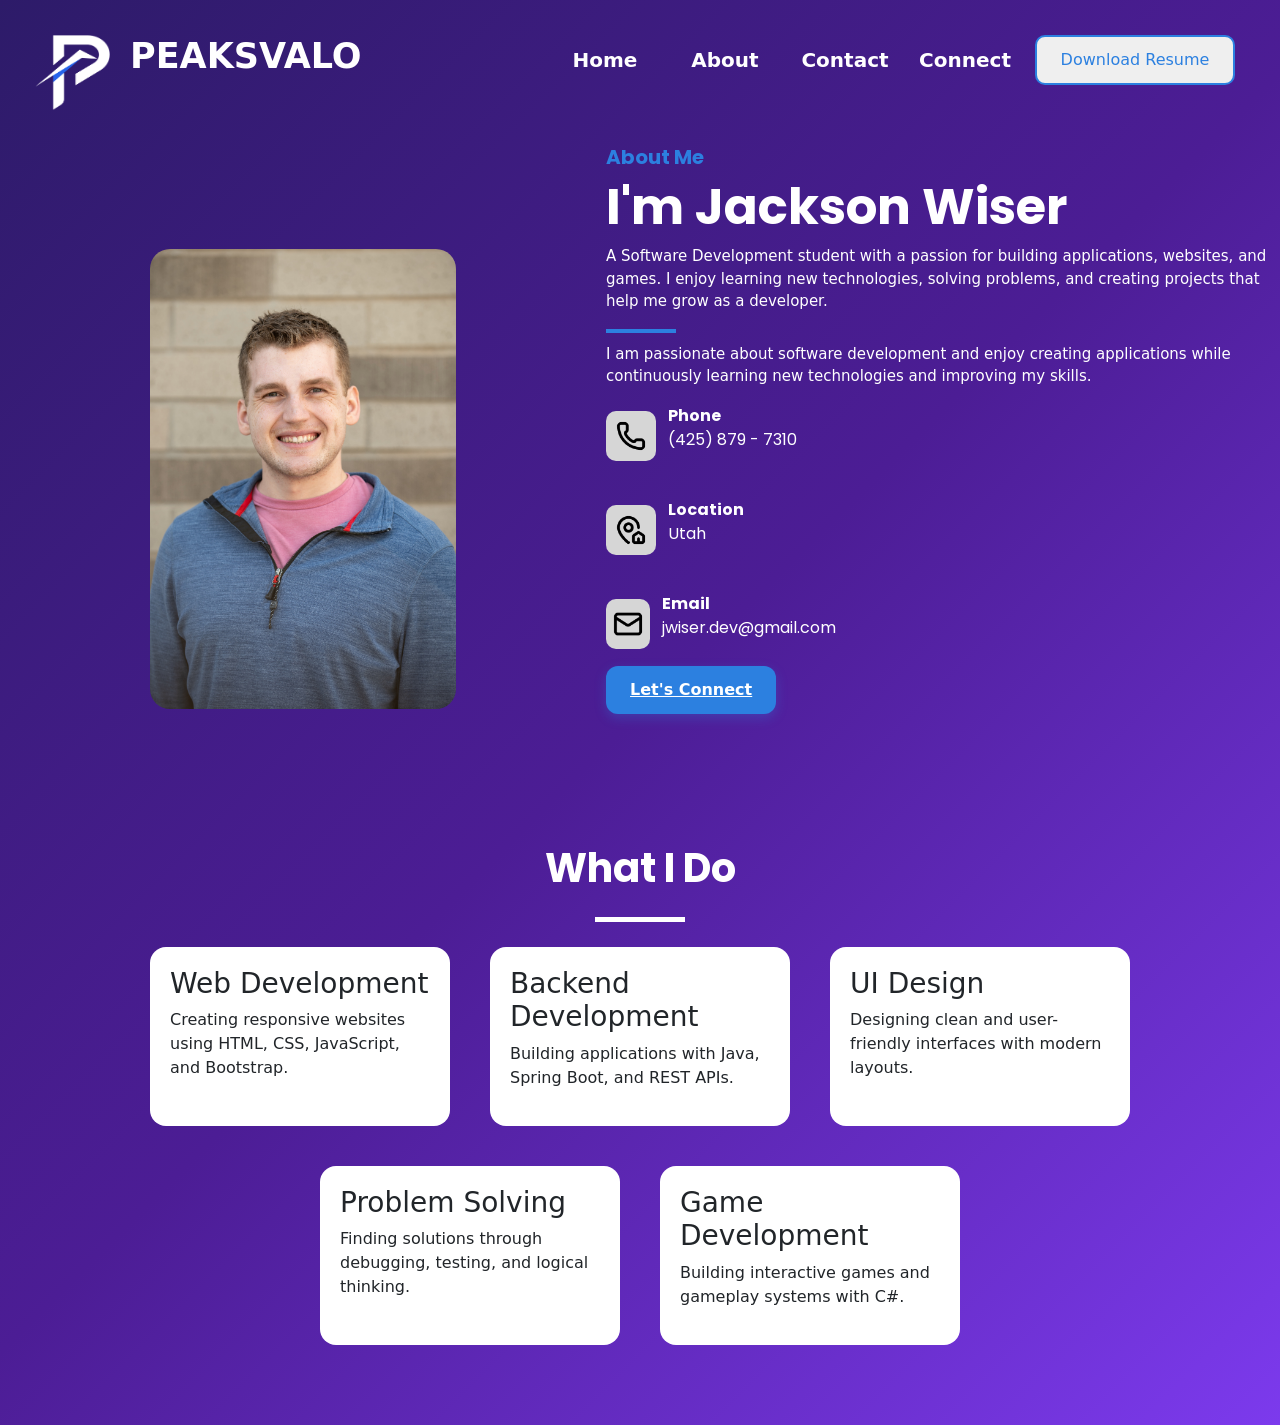
==== commit d3523927: "changed button" ====
--- a/about-page.html
+++ b/about-page.html
@@ -43,6 +43,7 @@
         <button class="download-resume-btn">Download Resume</button>
     
     </div>
+    <!--MOBILE button-->
     <button class="hamburger-btn" id="hamburger-btn">
     <span class="icon">
         <svg viewBox="0 0 175 80" width="40" height="40">
--- a/AboutPageCSS/buttons-responsive.css
+++ b/AboutPageCSS/buttons-responsive.css
@@ -51,7 +51,7 @@
 }
     .mobile-menu.active{
         display: flex;
-        flex-direction: column;
+    flex-direction: column;
 }
 
 
@@ -61,4 +61,16 @@
 }
 @media(max-width: 1200px){
     
-}+}
+
+
+
+/* Change the distance between the nav buttons for laptop view */
+@media(max-width: 1300px){
+    .nav-button-container{
+        gap: 20px;
+        display: flex;
+        padding-right: 10px;
+    }
+}
+
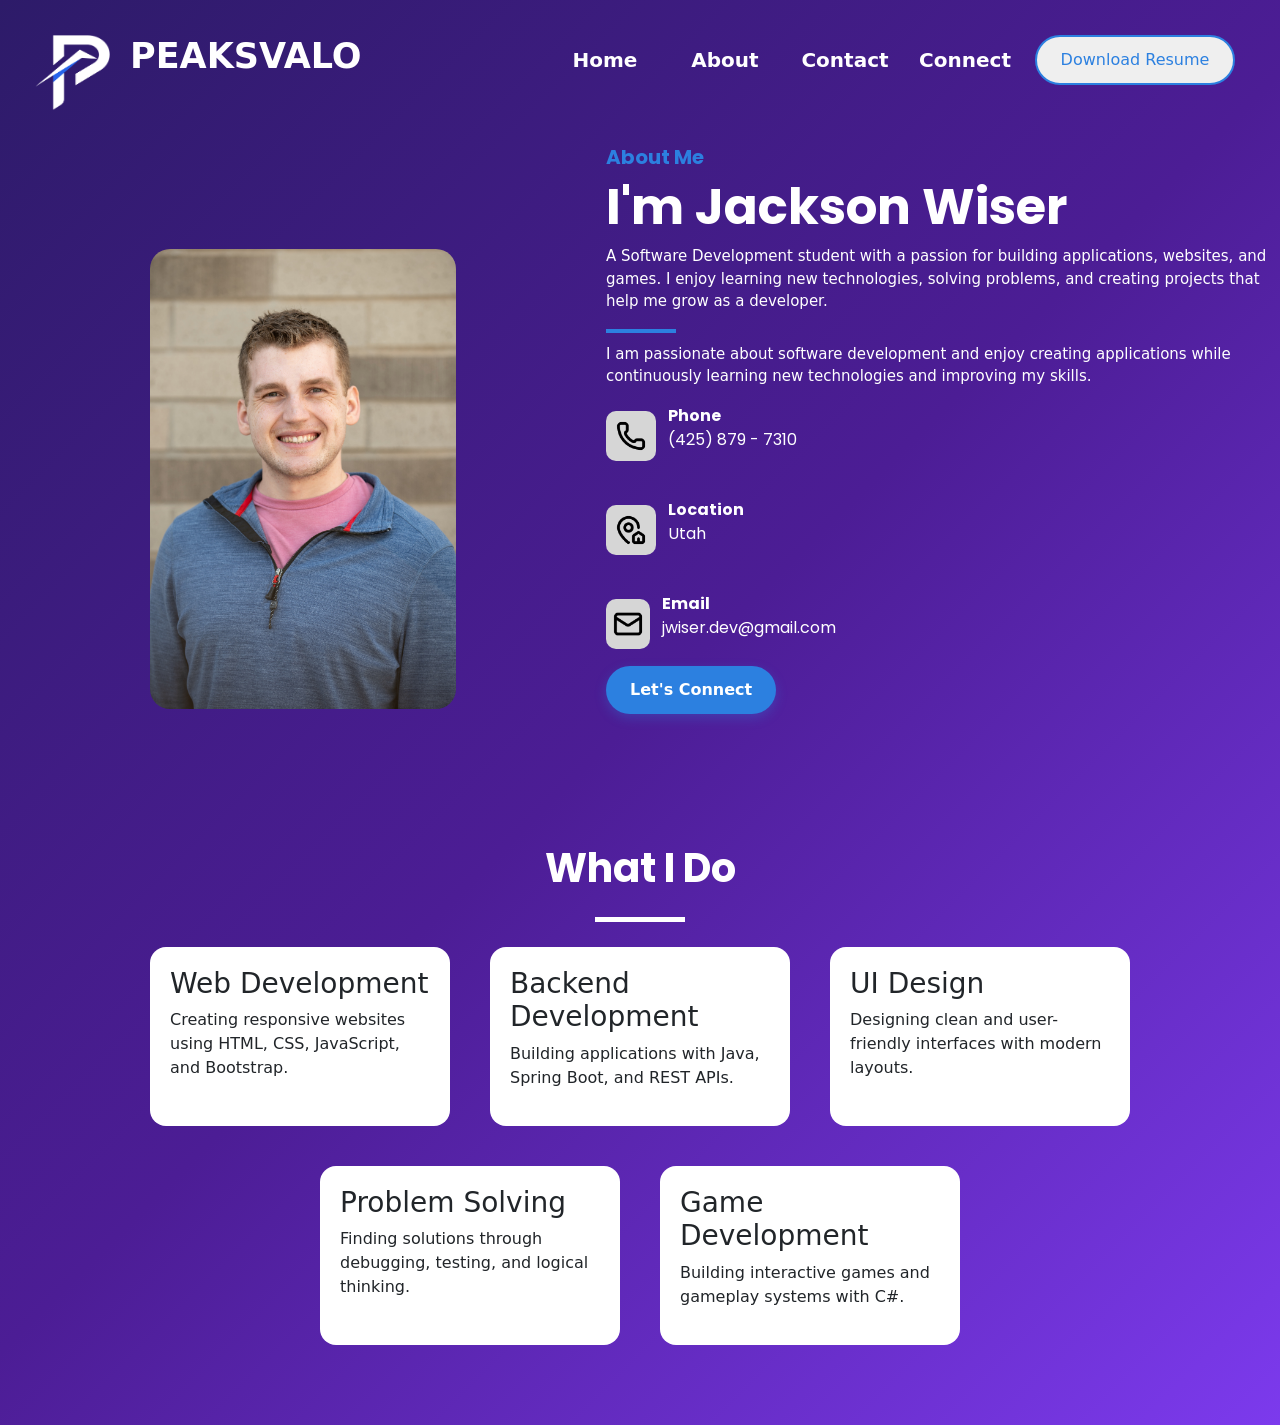
==== commit d91ceac7: "Some pollish" ====
--- a/about-page.html
+++ b/about-page.html
@@ -29,7 +29,11 @@
 
                 <!--Container to hold logo and name-->
     <div class="logo-name-container">
+
+        <!--Sends the user home if they click the logo-->
+    <a href="index.html">
         <img src="images/PV logo.png" class="PV-logo">
+    </a>
         <h1 class="peaks-label">PEAKSVALO</h1>
 
 
--- a/AboutPageCSS/bars.css
+++ b/AboutPageCSS/bars.css
@@ -35,11 +35,17 @@
     font-size: 35px;
     font-weight: bold;
 }
+/* PV logo's height and width */
 .PV-logo{
     width: 75px;
     height: 75px;
-  
-    
+    transition: all ease 0.1s;
+    cursor: pointer;
+}
+
+/* Hover effect on the PV logo */
+.PV-logo:hover{
+    scale: 1.1;
 }
 .logo-name-container{
     display: flex;
--- a/AboutPageCSS/buttons.css
+++ b/AboutPageCSS/buttons.css
@@ -1,26 +1,3 @@
-
-.download-resume {
-    background: rgb(44, 128, 224);
-    color: white;
-
-    border: none;
-    border-radius: 12px;
-
-    padding: 12px 24px;
-
-    font-size: 1rem;
-    font-weight: 600;
-
-    cursor: pointer;
-
-    transition: all 0.3s ease;
-
-    box-shadow: 0 4px 12px rgba(44, 128, 224, 0.3);
-}
-.download-resume:hover {
-    transform: translateY(-3px);
-    box-shadow: 0 8px 20px rgba(44, 128, 224, 0.4);
-}
 
 .download-resume:active {
     transform: translateY(0);
@@ -28,9 +5,9 @@
 .btn-connect{
     background: rgb(44, 128, 224);
     color: white;
-
+    text-decoration: none;
     border: none;
-    border-radius: 12px;
+    border-radius: 25px;
 
     margin-top: 10px;
     padding: 12px 24px;
@@ -61,8 +38,8 @@
 .nav-button-container{
     display: flex;
     margin-left: auto;
-    gap: 80px;
-    padding-right: 300px;
+    gap: 60px;
+    padding-right: 200px;
    
 }
 .about-btn, .connect-btn, .contact-btn, .home-btn{
@@ -73,13 +50,23 @@
     height: 50px;
     line-height: 50px;
     text-align: center;
+    border-radius: 15px;
     color: rgb(255, 255, 255);
     text-decoration: none;
+    transition: transform 0.4s ease, background-color 0.4s ease;
+    cursor: pointer;
+
+}
+/* HOVER EFFECT for the NAV BUTTONS */
+.about-btn:hover, .connect-btn:hover, .contact-btn:hover, .home-btn:hover{
+    background: rgba(255,255,255,0.20);
+    color: rgb(255, 255, 255)
+    
 }
 .download-resume-btn{
     width: 200px;
     height: 50px;
-    border-radius: 10px;
+    border-radius: 25px;
     border: 2px solid rgb(44, 128, 224);
     color: rgb(44, 128, 224);
     transition: transform 0.4s ease, background-color 0.4s ease;
--- a/AboutPageCSS/buttons-responsive.css
+++ b/AboutPageCSS/buttons-responsive.css
@@ -1,6 +1,18 @@
 .hamburger-btn{
     display: none !important;
 }
+
+
+/* Change the distance between the nav buttons for laptop view */
+@media(max-width: 1500px){
+    .nav-button-container{
+        gap: 20px;
+        display: flex;
+        padding-right: 10px;
+    }
+}
+
+
 
 @media (max-width: 1200px){
     .nav-button-container{
@@ -65,12 +77,3 @@
 
 
 
-/* Change the distance between the nav buttons for laptop view */
-@media(max-width: 1300px){
-    .nav-button-container{
-        gap: 20px;
-        display: flex;
-        padding-right: 10px;
-    }
-}
-
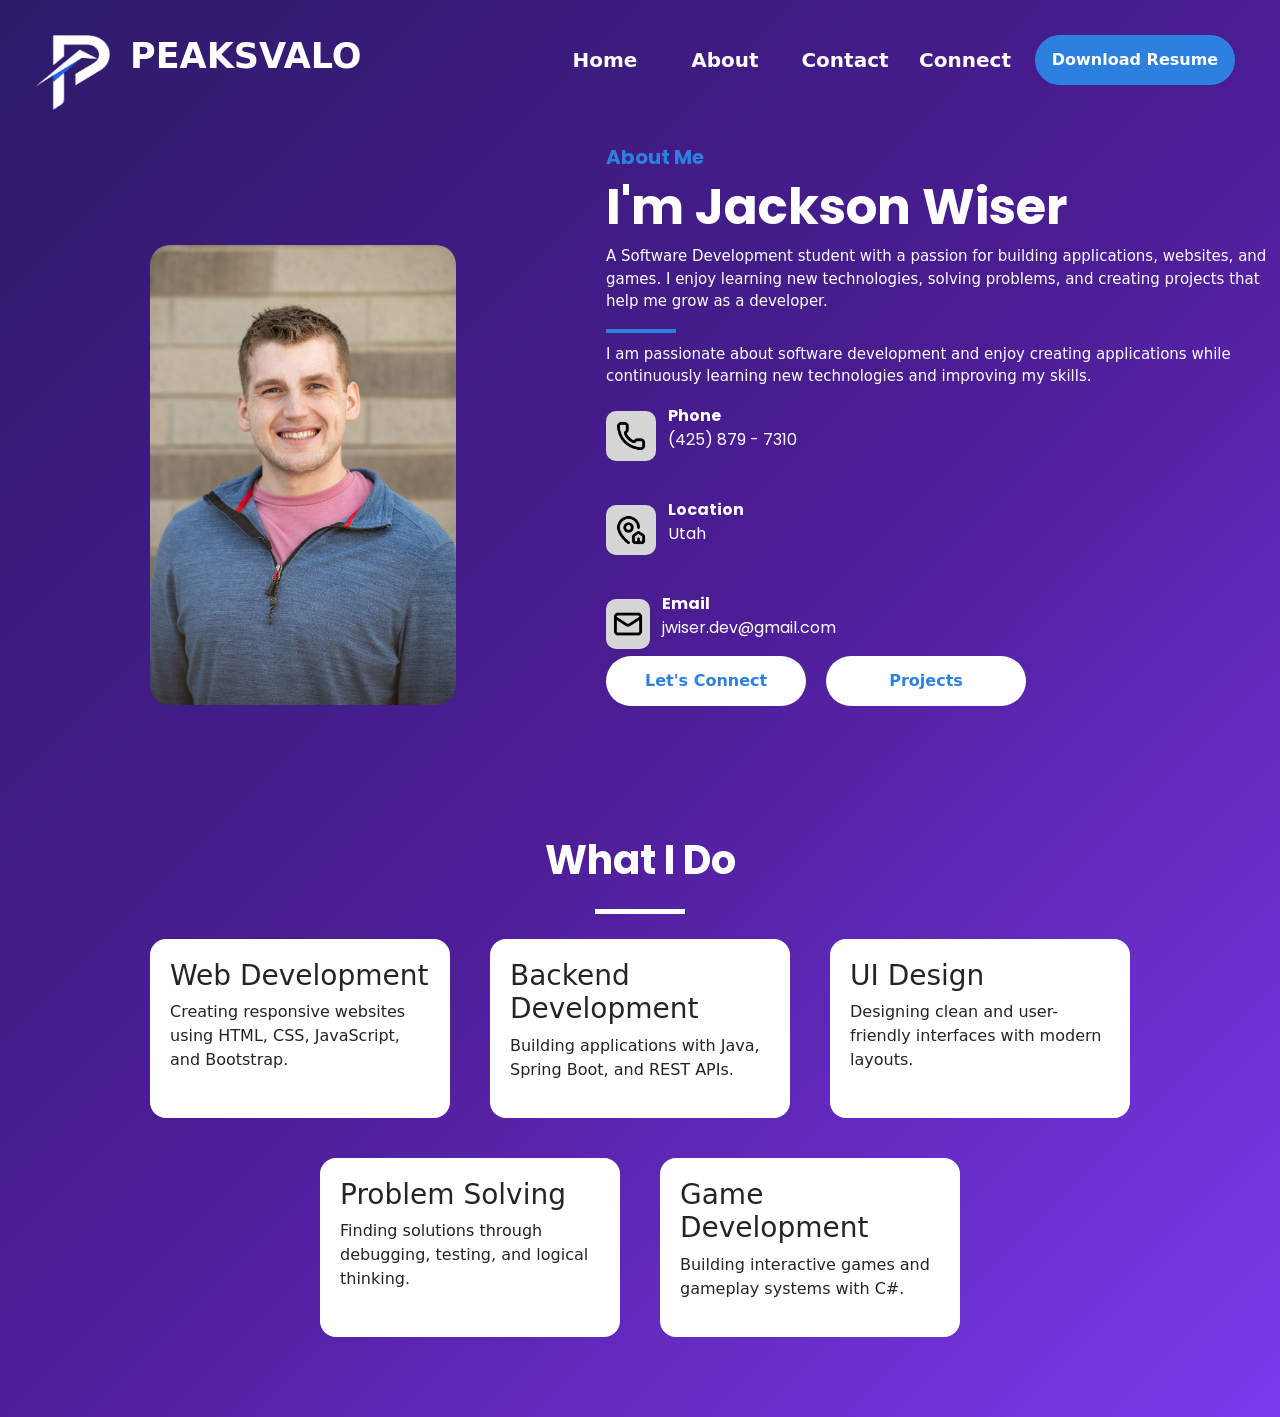
==== commit 98d940d2: "Polished main, about, contact, connect views - polishing buttons and layouts" ====
--- a/about-page.html
+++ b/about-page.html
@@ -148,6 +148,7 @@
             <!--CONTAINER for responsive-->
         <div class="btn-connect-container">
             <a href="connect.html" class="btn-connect">Let's Connect</a>
+            <a href="#" class="projects-btn">Projects</a>
         </div>
 
         </div>
--- a/AboutPageCSS/buttons.css
+++ b/AboutPageCSS/buttons.css
@@ -2,36 +2,15 @@
 .download-resume:active {
     transform: translateY(0);
 }
-.btn-connect{
-    background: rgb(44, 128, 224);
-    color: white;
-    text-decoration: none;
-    border: none;
-    border-radius: 25px;
-
-    margin-top: 10px;
-    padding: 12px 24px;
-
-    font-size: 1rem;
-    font-weight: 600;
-
-    cursor: pointer;
-
-    transition: all 0.3s ease;
-
-    box-shadow: 0 4px 12px rgba(44, 128, 224, 0.3);
-}
 
 .btn-connect-container{
     display: flex;
+    gap: 20px;
+    align-items: center;
+   
+    
 }
-.btn-connect:hover{
-    transform: translateY(-3px);
-    box-shadow: 0 8px 20px rgba(44, 128, 224, 0.4);
-}
-.btn-connect:active{
-    transform: translateY(0);
-}
+
 
 
 /* Container for all nav buttons */
@@ -69,13 +48,16 @@
     border-radius: 25px;
     border: 2px solid rgb(44, 128, 224);
     color: rgb(44, 128, 224);
-    transition: transform 0.4s ease, background-color 0.4s ease;
+    transition: all 0.4s ease;
+    background-color: rgb(44, 128, 224);
+    color: white;
+    font-weight: bold;
 }
 .download-resume-btn:hover{
-    transform: scale(1.1);
-    background-color: rgb(44, 128, 224);
-    color: white;
-    box-shadow: 0 2px 10px 2px rgba(0, 0, 0, 0.5); 
+    border-radius: 0px;
+    border: solid white 2px;
+    box-shadow: 0 8px 20px rgba(0, 0, 0, 0.15);
+    background-color: transparent;
 }
 
 
@@ -123,4 +105,30 @@
     opacity: 1;
     visibility: visible;
     transform: translateY(0);
-}+}
+
+/* Project button styling */
+.projects-btn,
+.btn-connect {
+    display: inline-flex;
+    align-items: center;
+    justify-content: center;
+
+    width: 200px;
+    height: 50px;
+    border-radius: 25px;
+    border: 2px solid transparent;
+    text-decoration: none;
+    transition: all 0.4s ease;
+    background-color: rgb(255, 255, 255);
+    color: rgb(44, 128, 224);
+    font-weight: bold;
+}
+/* Project button hover effect */
+.projects-btn:hover, .btn-connect:hover{
+    border-radius: 0px;
+    color: rgb(255, 255, 255);
+    border: solid rgb(255, 255, 255) 2px;
+    box-shadow: 0 8px 20px rgba(0, 0, 0, 0.15);
+    background-color: transparent;
+}
